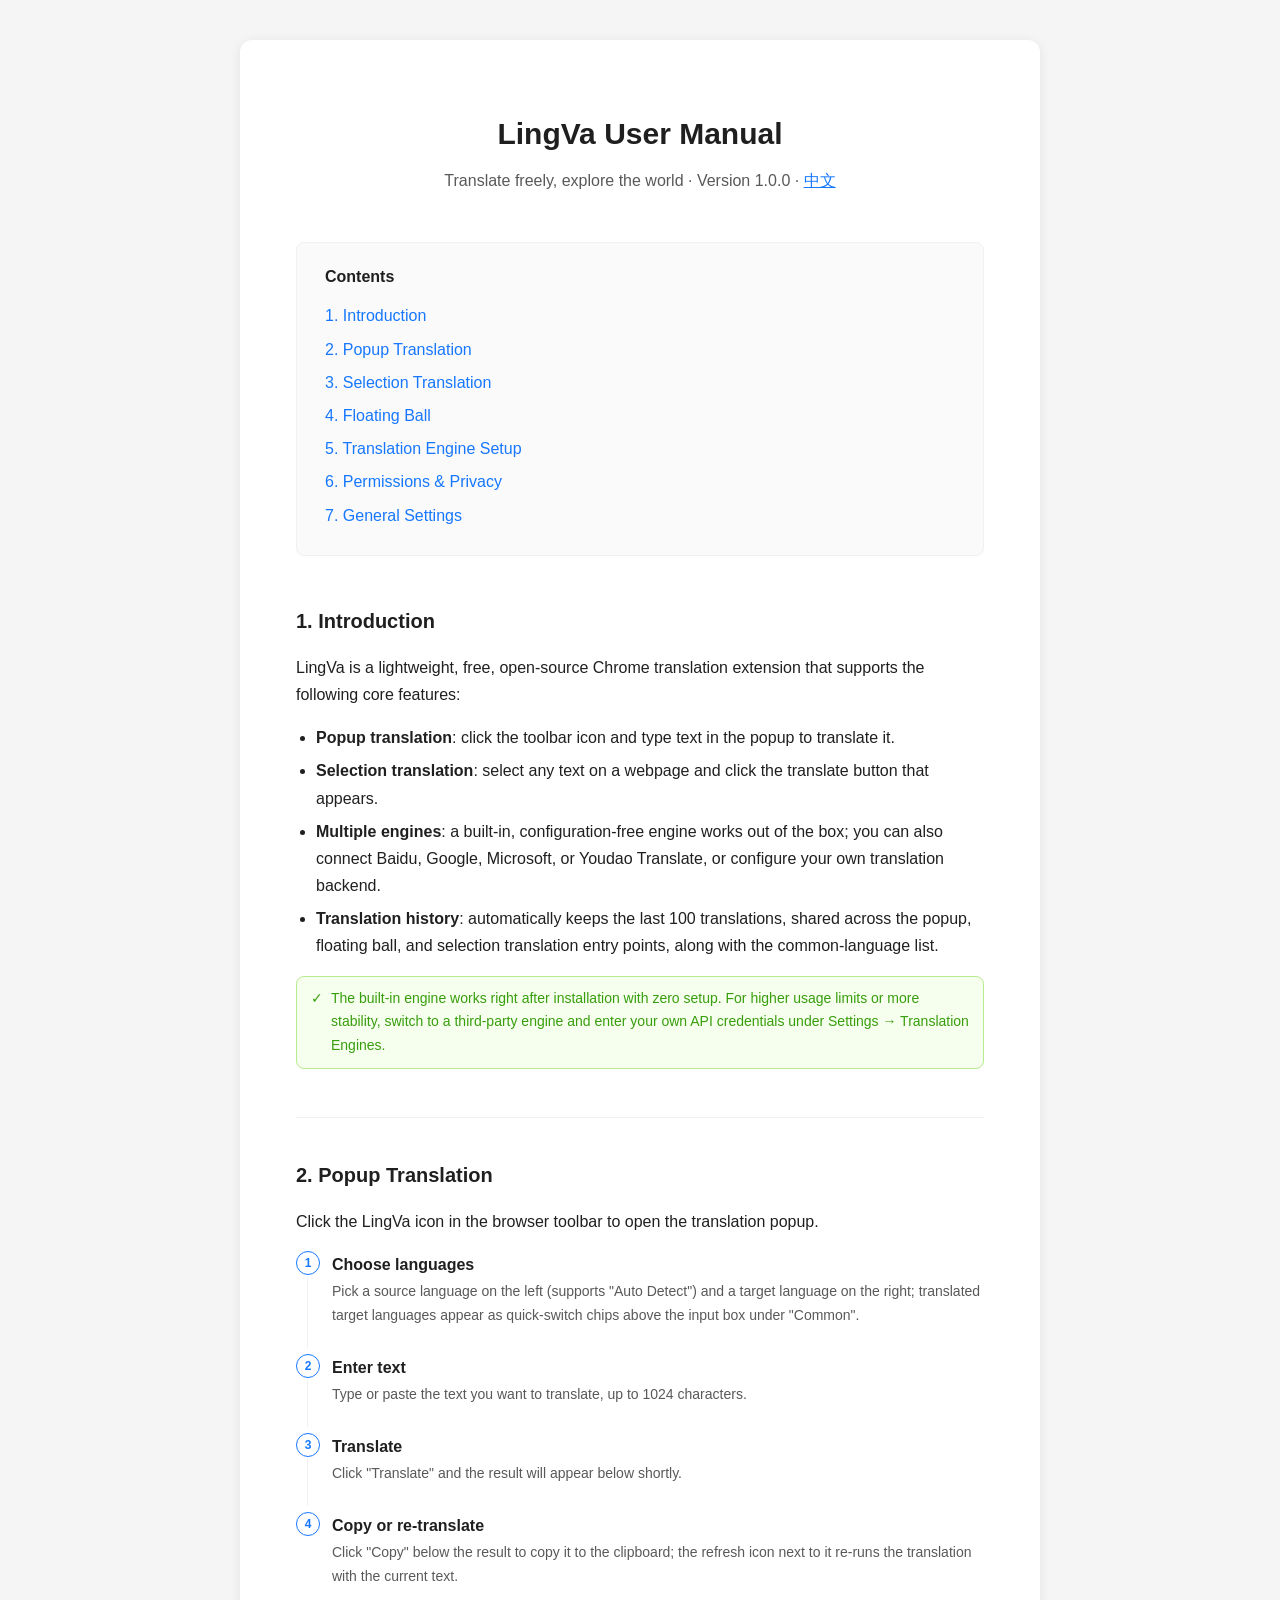
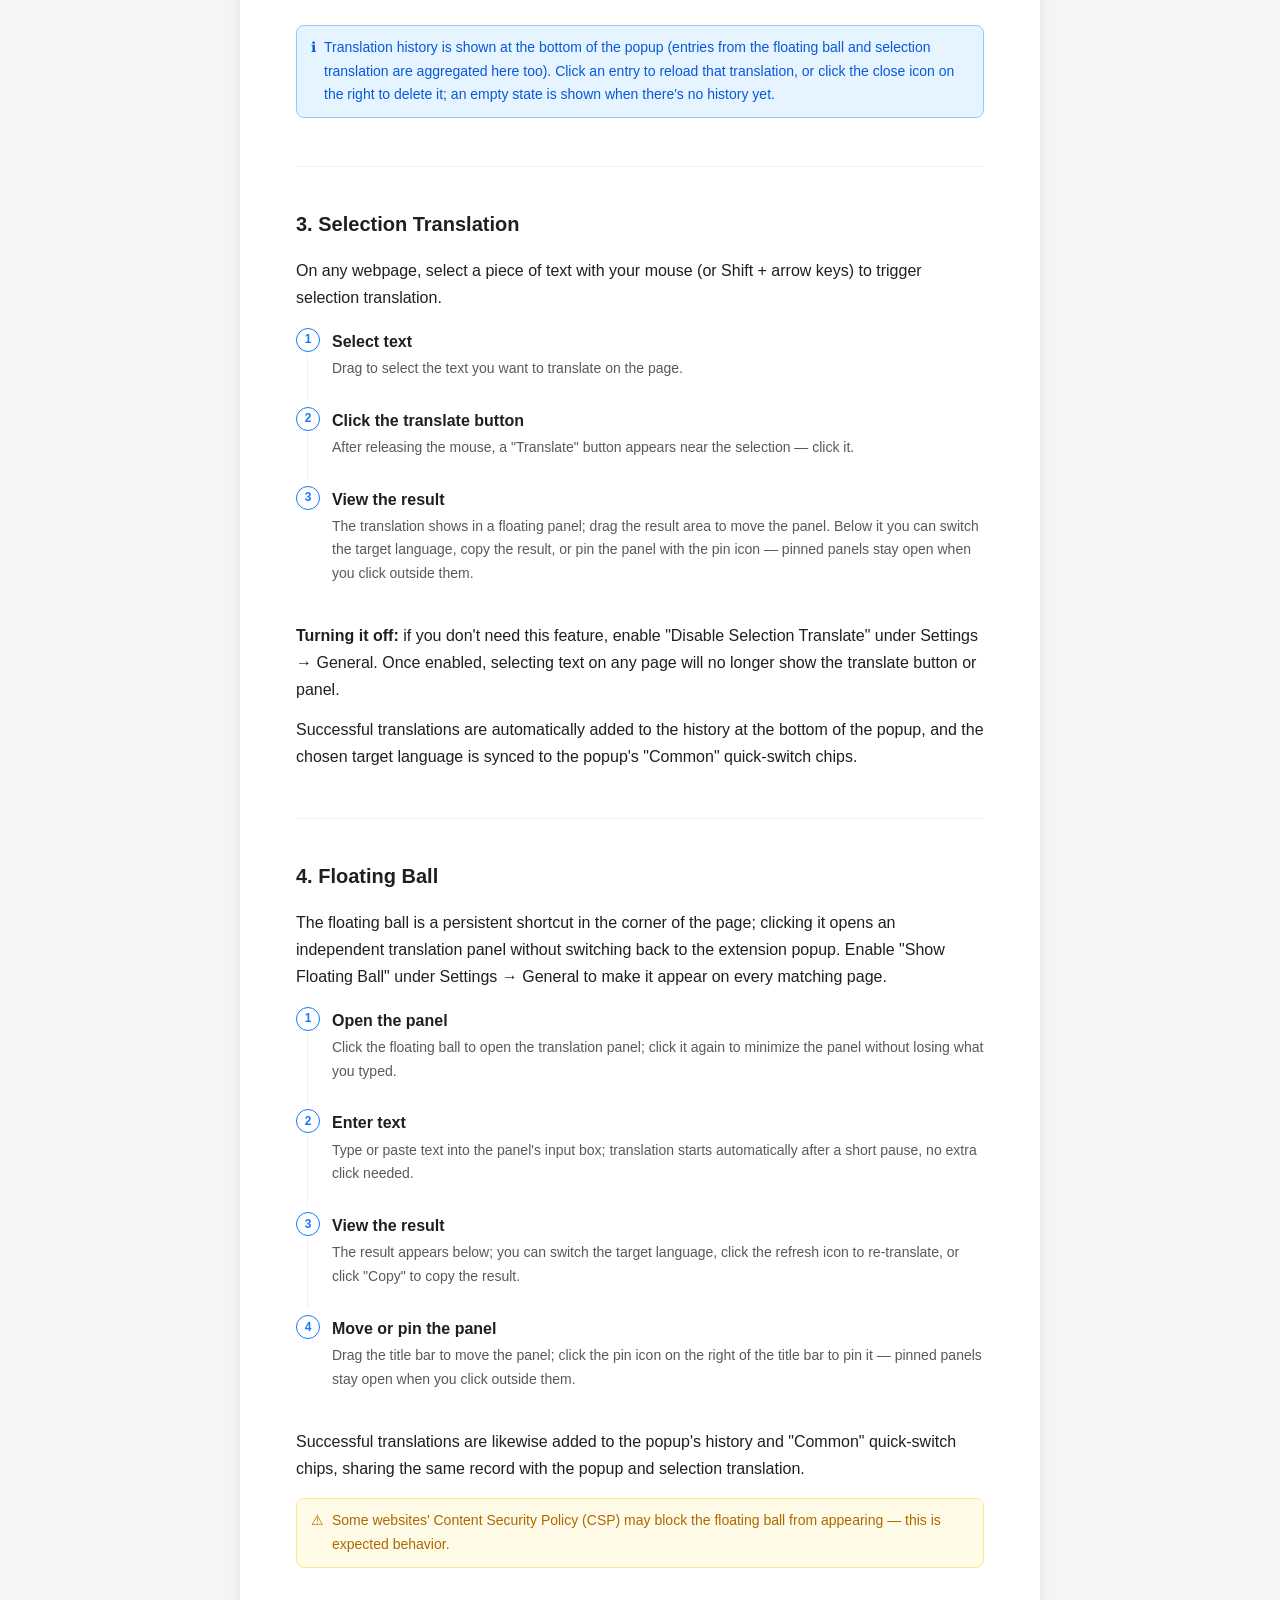
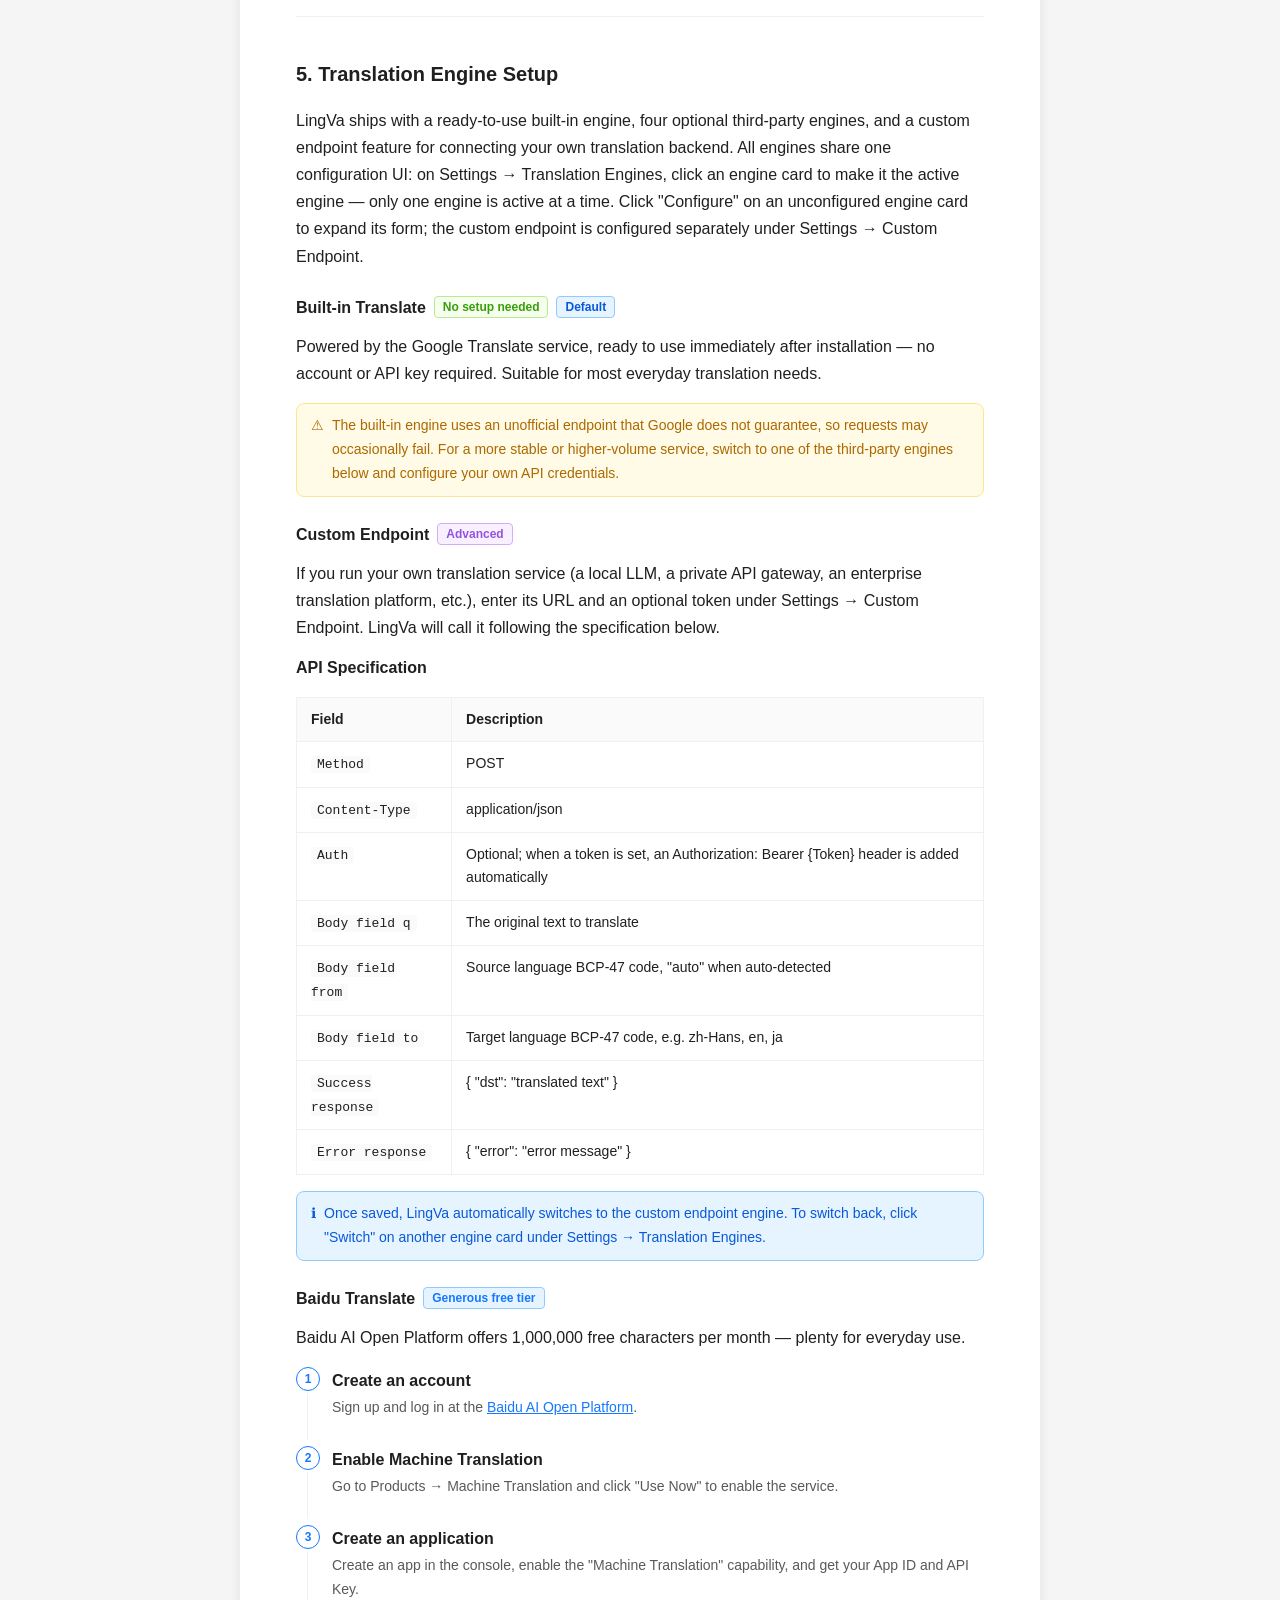
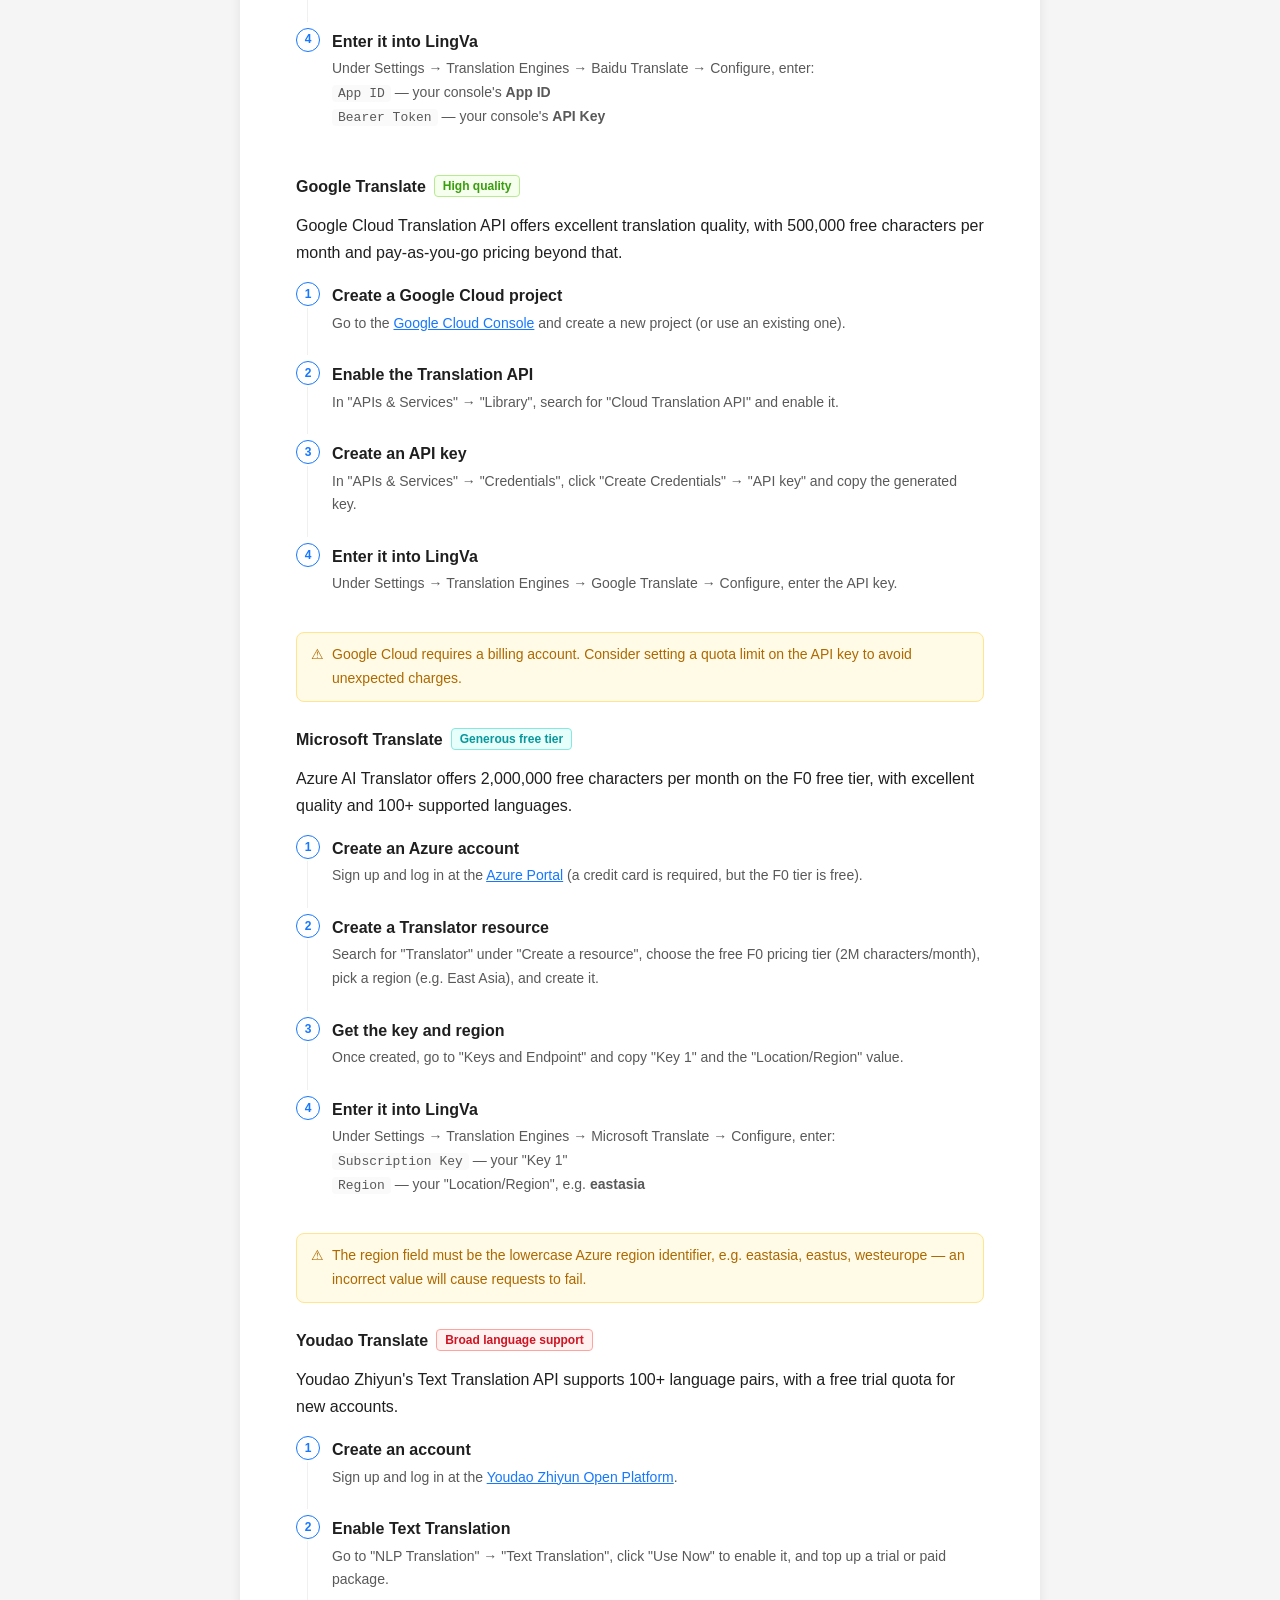
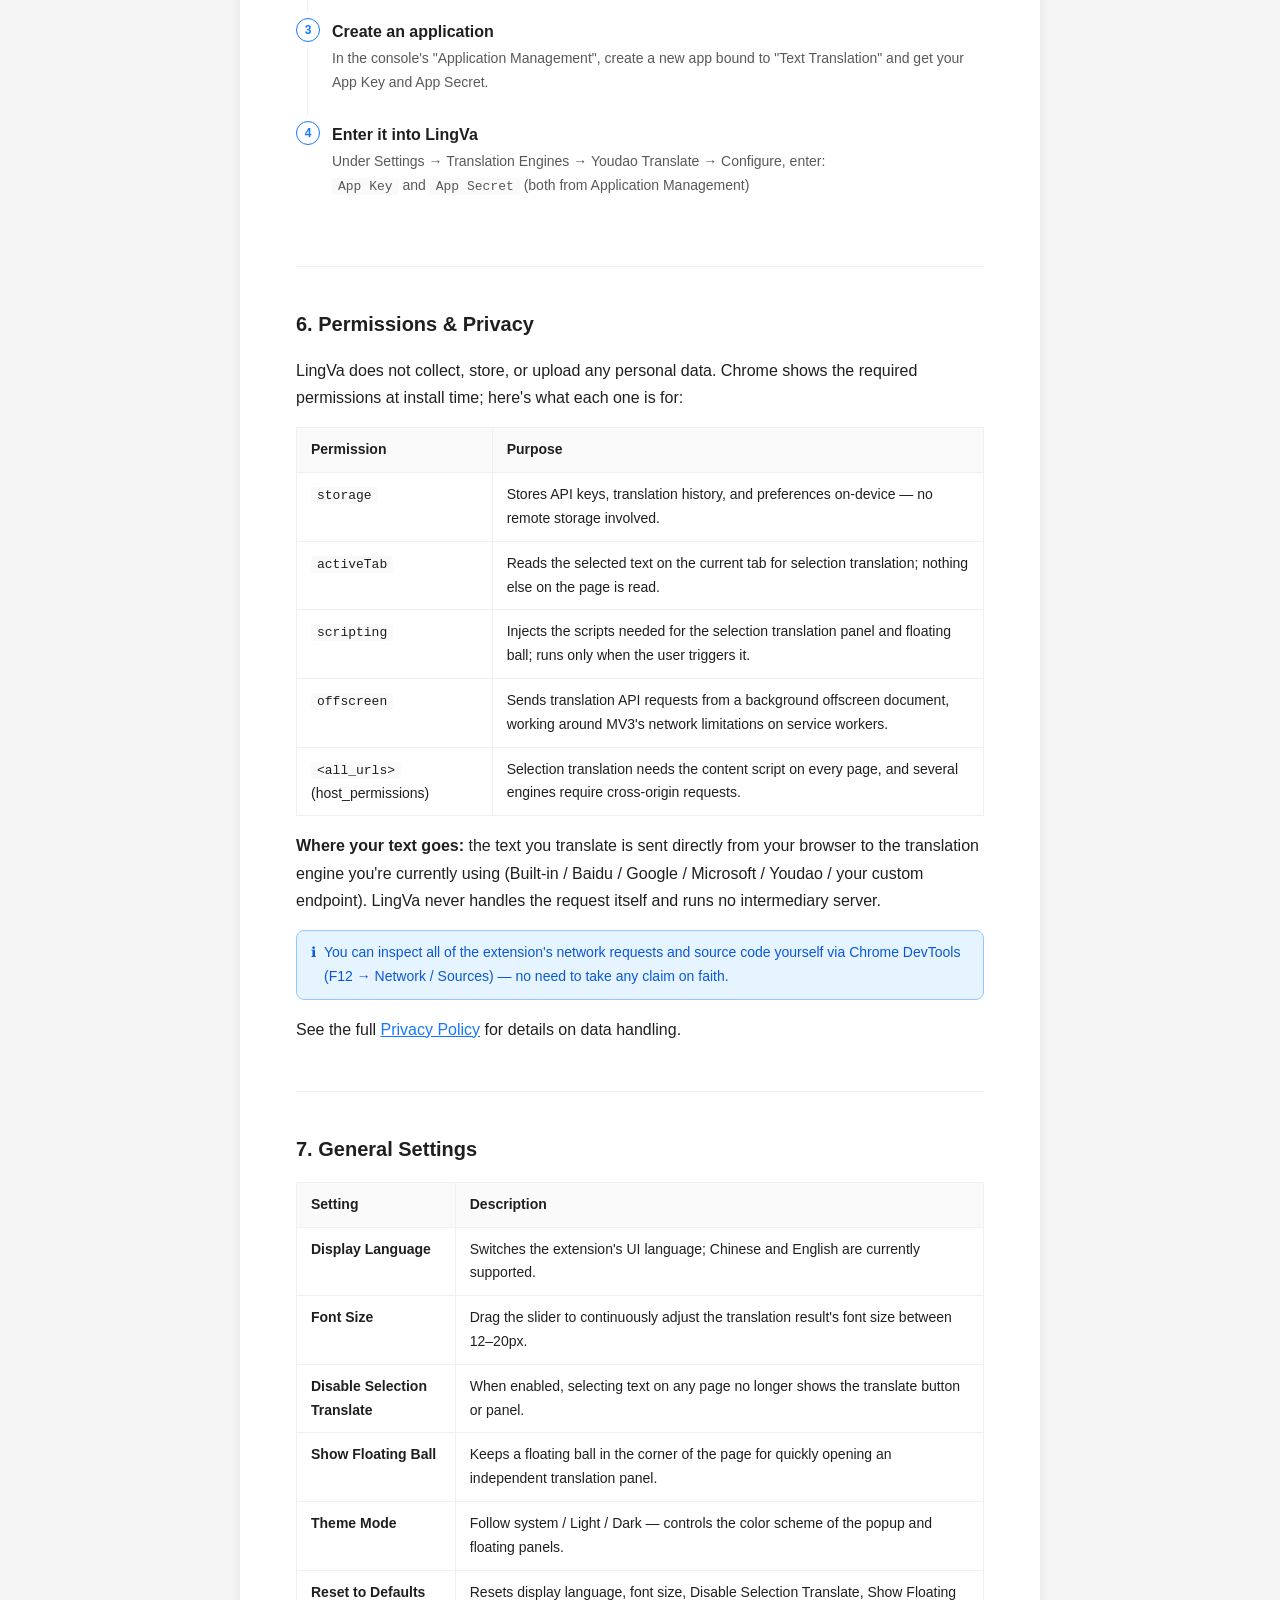
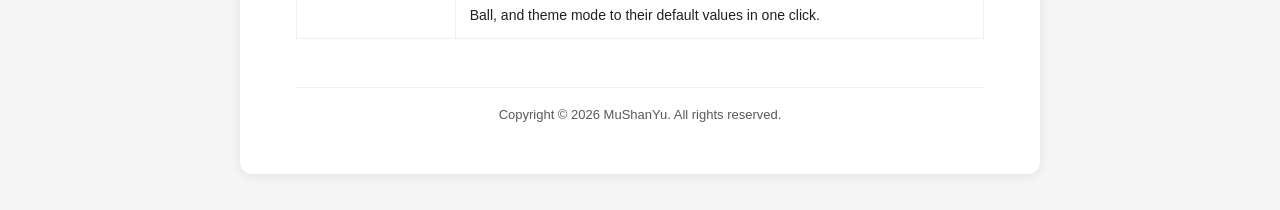
==== help-en.html @ 6cb1a620 "Add zh/en user manual and shared stylesheet, restructure as multi-page site Moves the extension's he" ====
<!doctype html>
<html lang="en">
<head>
<meta charset="utf-8" />
<meta name="viewport" content="width=device-width, initial-scale=1" />
<title>LingVa User Manual</title>
<link rel="stylesheet" href="assets/style.css" />
</head>
<body>
  <div class="card">
    <div class="page-header">
      <h1>LingVa User Manual</h1>
      <div class="subtitle">Translate freely, explore the world · Version 1.0.0 · <a href="help.html">中文</a></div>
    </div>

    <nav class="toc">
      <span class="toc-title">Contents</span>
      <a href="#intro">1. Introduction</a>
      <a href="#popup">2. Popup Translation</a>
      <a href="#selection">3. Selection Translation</a>
      <a href="#floatingball">4. Floating Ball</a>
      <a href="#engines">5. Translation Engine Setup</a>
      <a href="#permissions">6. Permissions & Privacy</a>
      <a href="#settings">7. General Settings</a>
    </nav>

    <section id="intro">
      <h2>1. Introduction</h2>
      <p>LingVa is a lightweight, free, open-source Chrome translation extension that supports the following core features:</p>
      <ul>
        <li><strong>Popup translation</strong>: click the toolbar icon and type text in the popup to translate it.</li>
        <li><strong>Selection translation</strong>: select any text on a webpage and click the translate button that appears.</li>
        <li><strong>Multiple engines</strong>: a built-in, configuration-free engine works out of the box; you can also connect Baidu, Google, Microsoft, or Youdao Translate, or configure your own translation backend.</li>
        <li><strong>Translation history</strong>: automatically keeps the last 100 translations, shared across the popup, floating ball, and selection translation entry points, along with the common-language list.</li>
      </ul>
      <div class="alert alert-success">
        <span class="alert-icon">✓</span>
        <span>The built-in engine works right after installation with zero setup. For higher usage limits or more stability, switch to a third-party engine and enter your own API credentials under Settings → Translation Engines.</span>
      </div>
    </section>

    <hr />

    <section id="popup">
      <h2>2. Popup Translation</h2>
      <p>Click the LingVa icon in the browser toolbar to open the translation popup.</p>
      <ol class="steps">
        <li class="step-item">
          <span class="step-index">1</span>
          <div>
            <div class="step-title">Choose languages</div>
            <div class="step-desc">Pick a source language on the left (supports "Auto Detect") and a target language on the right; translated target languages appear as quick-switch chips above the input box under "Common".</div>
          </div>
        </li>
        <li class="step-item">
          <span class="step-index">2</span>
          <div>
            <div class="step-title">Enter text</div>
            <div class="step-desc">Type or paste the text you want to translate, up to 1024 characters.</div>
          </div>
        </li>
        <li class="step-item">
          <span class="step-index">3</span>
          <div>
            <div class="step-title">Translate</div>
            <div class="step-desc">Click "Translate" and the result will appear below shortly.</div>
          </div>
        </li>
        <li class="step-item">
          <span class="step-index">4</span>
          <div>
            <div class="step-title">Copy or re-translate</div>
            <div class="step-desc">Click "Copy" below the result to copy it to the clipboard; the refresh icon next to it re-runs the translation with the current text.</div>
          </div>
        </li>
      </ol>
      <div class="alert alert-info">
        <span class="alert-icon">ℹ</span>
        <span>Translation history is shown at the bottom of the popup (entries from the floating ball and selection translation are aggregated here too). Click an entry to reload that translation, or click the close icon on the right to delete it; an empty state is shown when there's no history yet.</span>
      </div>
    </section>

    <hr />

    <section id="selection">
      <h2>3. Selection Translation</h2>
      <p>On any webpage, select a piece of text with your mouse (or Shift + arrow keys) to trigger selection translation.</p>
      <ol class="steps">
        <li class="step-item">
          <span class="step-index">1</span>
          <div>
            <div class="step-title">Select text</div>
            <div class="step-desc">Drag to select the text you want to translate on the page.</div>
          </div>
        </li>
        <li class="step-item">
          <span class="step-index">2</span>
          <div>
            <div class="step-title">Click the translate button</div>
            <div class="step-desc">After releasing the mouse, a "Translate" button appears near the selection — click it.</div>
          </div>
        </li>
        <li class="step-item">
          <span class="step-index">3</span>
          <div>
            <div class="step-title">View the result</div>
            <div class="step-desc">The translation shows in a floating panel; drag the result area to move the panel. Below it you can switch the target language, copy the result, or pin the panel with the pin icon — pinned panels stay open when you click outside them.</div>
          </div>
        </li>
      </ol>
      <p><strong>Turning it off:</strong> if you don't need this feature, enable "Disable Selection Translate" under Settings → General. Once enabled, selecting text on any page will no longer show the translate button or panel.</p>
      <p>Successful translations are automatically added to the history at the bottom of the popup, and the chosen target language is synced to the popup's "Common" quick-switch chips.</p>
    </section>

    <hr />

    <section id="floatingball">
      <h2>4. Floating Ball</h2>
      <p>The floating ball is a persistent shortcut in the corner of the page; clicking it opens an independent translation panel without switching back to the extension popup. Enable "Show Floating Ball" under Settings → General to make it appear on every matching page.</p>
      <ol class="steps">
        <li class="step-item">
          <span class="step-index">1</span>
          <div>
            <div class="step-title">Open the panel</div>
            <div class="step-desc">Click the floating ball to open the translation panel; click it again to minimize the panel without losing what you typed.</div>
          </div>
        </li>
        <li class="step-item">
          <span class="step-index">2</span>
          <div>
            <div class="step-title">Enter text</div>
            <div class="step-desc">Type or paste text into the panel's input box; translation starts automatically after a short pause, no extra click needed.</div>
          </div>
        </li>
        <li class="step-item">
          <span class="step-index">3</span>
          <div>
            <div class="step-title">View the result</div>
            <div class="step-desc">The result appears below; you can switch the target language, click the refresh icon to re-translate, or click "Copy" to copy the result.</div>
          </div>
        </li>
        <li class="step-item">
          <span class="step-index">4</span>
          <div>
            <div class="step-title">Move or pin the panel</div>
            <div class="step-desc">Drag the title bar to move the panel; click the pin icon on the right of the title bar to pin it — pinned panels stay open when you click outside them.</div>
          </div>
        </li>
      </ol>
      <p>Successful translations are likewise added to the popup's history and "Common" quick-switch chips, sharing the same record with the popup and selection translation.</p>
      <div class="alert alert-warning">
        <span class="alert-icon">⚠</span>
        <span>Some websites' Content Security Policy (CSP) may block the floating ball from appearing — this is expected behavior.</span>
      </div>
    </section>

    <hr />

    <section id="engines">
      <h2>5. Translation Engine Setup</h2>
      <p>LingVa ships with a ready-to-use built-in engine, four optional third-party engines, and a custom endpoint feature for connecting your own translation backend. All engines share one configuration UI: on Settings → Translation Engines, click an engine card to make it the active engine — only one engine is active at a time. Click "Configure" on an unconfigured engine card to expand its form; the custom endpoint is configured separately under Settings → Custom Endpoint.</p>

      <h3>Built-in Translate <span class="tag tag-success">No setup needed</span> <span class="tag tag-processing">Default</span></h3>
      <p>Powered by the Google Translate service, ready to use immediately after installation — no account or API key required. Suitable for most everyday translation needs.</p>
      <div class="alert alert-warning">
        <span class="alert-icon">⚠</span>
        <span>The built-in engine uses an unofficial endpoint that Google does not guarantee, so requests may occasionally fail. For a more stable or higher-volume service, switch to one of the third-party engines below and configure your own API credentials.</span>
      </div>

      <h3>Custom Endpoint <span class="tag tag-purple">Advanced</span></h3>
      <p>If you run your own translation service (a local LLM, a private API gateway, an enterprise translation platform, etc.), enter its URL and an optional token under Settings → Custom Endpoint. LingVa will call it following the specification below.</p>
      <p><strong>API Specification</strong></p>
      <table>
        <thead><tr><th>Field</th><th>Description</th></tr></thead>
        <tbody>
          <tr><td><code>Method</code></td><td>POST</td></tr>
          <tr><td><code>Content-Type</code></td><td>application/json</td></tr>
          <tr><td><code>Auth</code></td><td>Optional; when a token is set, an Authorization: Bearer {Token} header is added automatically</td></tr>
          <tr><td><code>Body field q</code></td><td>The original text to translate</td></tr>
          <tr><td><code>Body field from</code></td><td>Source language BCP-47 code, "auto" when auto-detected</td></tr>
          <tr><td><code>Body field to</code></td><td>Target language BCP-47 code, e.g. zh-Hans, en, ja</td></tr>
          <tr><td><code>Success response</code></td><td>{ "dst": "translated text" }</td></tr>
          <tr><td><code>Error response</code></td><td>{ "error": "error message" }</td></tr>
        </tbody>
      </table>
      <div class="alert alert-info">
        <span class="alert-icon">ℹ</span>
        <span>Once saved, LingVa automatically switches to the custom endpoint engine. To switch back, click "Switch" on another engine card under Settings → Translation Engines.</span>
      </div>

      <h3>Baidu Translate <span class="tag tag-blue">Generous free tier</span></h3>
      <p>Baidu AI Open Platform offers 1,000,000 free characters per month — plenty for everyday use.</p>
      <ol class="steps">
        <li class="step-item">
          <span class="step-index">1</span>
          <div>
            <div class="step-title">Create an account</div>
            <div class="step-desc">Sign up and log in at the <a href="https://ai.baidu.com/" target="_blank" rel="noopener noreferrer">Baidu AI Open Platform</a>.</div>
          </div>
        </li>
        <li class="step-item">
          <span class="step-index">2</span>
          <div>
            <div class="step-title">Enable Machine Translation</div>
            <div class="step-desc">Go to Products → Machine Translation and click "Use Now" to enable the service.</div>
          </div>
        </li>
        <li class="step-item">
          <span class="step-index">3</span>
          <div>
            <div class="step-title">Create an application</div>
            <div class="step-desc">Create an app in the console, enable the "Machine Translation" capability, and get your App ID and API Key.</div>
          </div>
        </li>
        <li class="step-item">
          <span class="step-index">4</span>
          <div>
            <div class="step-title">Enter it into LingVa</div>
            <div class="step-desc">Under Settings → Translation Engines → Baidu Translate → Configure, enter:<br /><code>App ID</code> — your console's <strong>App ID</strong><br /><code>Bearer Token</code> — your console's <strong>API Key</strong></div>
          </div>
        </li>
      </ol>

      <h3>Google Translate <span class="tag tag-green">High quality</span></h3>
      <p>Google Cloud Translation API offers excellent translation quality, with 500,000 free characters per month and pay-as-you-go pricing beyond that.</p>
      <ol class="steps">
        <li class="step-item">
          <span class="step-index">1</span>
          <div>
            <div class="step-title">Create a Google Cloud project</div>
            <div class="step-desc">Go to the <a href="https://console.cloud.google.com/" target="_blank" rel="noopener noreferrer">Google Cloud Console</a> and create a new project (or use an existing one).</div>
          </div>
        </li>
        <li class="step-item">
          <span class="step-index">2</span>
          <div>
            <div class="step-title">Enable the Translation API</div>
            <div class="step-desc">In "APIs & Services" → "Library", search for "Cloud Translation API" and enable it.</div>
          </div>
        </li>
        <li class="step-item">
          <span class="step-index">3</span>
          <div>
            <div class="step-title">Create an API key</div>
            <div class="step-desc">In "APIs & Services" → "Credentials", click "Create Credentials" → "API key" and copy the generated key.</div>
          </div>
        </li>
        <li class="step-item">
          <span class="step-index">4</span>
          <div>
            <div class="step-title">Enter it into LingVa</div>
            <div class="step-desc">Under Settings → Translation Engines → Google Translate → Configure, enter the API key.</div>
          </div>
        </li>
      </ol>
      <div class="alert alert-warning">
        <span class="alert-icon">⚠</span>
        <span>Google Cloud requires a billing account. Consider setting a quota limit on the API key to avoid unexpected charges.</span>
      </div>

      <h3>Microsoft Translate <span class="tag tag-cyan">Generous free tier</span></h3>
      <p>Azure AI Translator offers 2,000,000 free characters per month on the F0 free tier, with excellent quality and 100+ supported languages.</p>
      <ol class="steps">
        <li class="step-item">
          <span class="step-index">1</span>
          <div>
            <div class="step-title">Create an Azure account</div>
            <div class="step-desc">Sign up and log in at the <a href="https://portal.azure.com/" target="_blank" rel="noopener noreferrer">Azure Portal</a> (a credit card is required, but the F0 tier is free).</div>
          </div>
        </li>
        <li class="step-item">
          <span class="step-index">2</span>
          <div>
            <div class="step-title">Create a Translator resource</div>
            <div class="step-desc">Search for "Translator" under "Create a resource", choose the free F0 pricing tier (2M characters/month), pick a region (e.g. East Asia), and create it.</div>
          </div>
        </li>
        <li class="step-item">
          <span class="step-index">3</span>
          <div>
            <div class="step-title">Get the key and region</div>
            <div class="step-desc">Once created, go to "Keys and Endpoint" and copy "Key 1" and the "Location/Region" value.</div>
          </div>
        </li>
        <li class="step-item">
          <span class="step-index">4</span>
          <div>
            <div class="step-title">Enter it into LingVa</div>
            <div class="step-desc">Under Settings → Translation Engines → Microsoft Translate → Configure, enter:<br /><code>Subscription Key</code> — your "Key 1"<br /><code>Region</code> — your "Location/Region", e.g. <strong>eastasia</strong></div>
          </div>
        </li>
      </ol>
      <div class="alert alert-warning">
        <span class="alert-icon">⚠</span>
        <span>The region field must be the lowercase Azure region identifier, e.g. eastasia, eastus, westeurope — an incorrect value will cause requests to fail.</span>
      </div>

      <h3>Youdao Translate <span class="tag tag-red">Broad language support</span></h3>
      <p>Youdao Zhiyun's Text Translation API supports 100+ language pairs, with a free trial quota for new accounts.</p>
      <ol class="steps">
        <li class="step-item">
          <span class="step-index">1</span>
          <div>
            <div class="step-title">Create an account</div>
            <div class="step-desc">Sign up and log in at the <a href="https://ai.youdao.com/" target="_blank" rel="noopener noreferrer">Youdao Zhiyun Open Platform</a>.</div>
          </div>
        </li>
        <li class="step-item">
          <span class="step-index">2</span>
          <div>
            <div class="step-title">Enable Text Translation</div>
            <div class="step-desc">Go to "NLP Translation" → "Text Translation", click "Use Now" to enable it, and top up a trial or paid package.</div>
          </div>
        </li>
        <li class="step-item">
          <span class="step-index">3</span>
          <div>
            <div class="step-title">Create an application</div>
            <div class="step-desc">In the console's "Application Management", create a new app bound to "Text Translation" and get your App Key and App Secret.</div>
          </div>
        </li>
        <li class="step-item">
          <span class="step-index">4</span>
          <div>
            <div class="step-title">Enter it into LingVa</div>
            <div class="step-desc">Under Settings → Translation Engines → Youdao Translate → Configure, enter:<br /><code>App Key</code> and <code>App Secret</code> (both from Application Management)</div>
          </div>
        </li>
      </ol>
    </section>

    <hr />

    <section id="permissions">
      <h2>6. Permissions & Privacy</h2>
      <p>LingVa does not collect, store, or upload any personal data. Chrome shows the required permissions at install time; here's what each one is for:</p>
      <table>
        <thead><tr><th>Permission</th><th>Purpose</th></tr></thead>
        <tbody>
          <tr><td><code>storage</code></td><td>Stores API keys, translation history, and preferences on-device — no remote storage involved.</td></tr>
          <tr><td><code>activeTab</code></td><td>Reads the selected text on the current tab for selection translation; nothing else on the page is read.</td></tr>
          <tr><td><code>scripting</code></td><td>Injects the scripts needed for the selection translation panel and floating ball; runs only when the user triggers it.</td></tr>
          <tr><td><code>offscreen</code></td><td>Sends translation API requests from a background offscreen document, working around MV3's network limitations on service workers.</td></tr>
          <tr><td><code>&lt;all_urls&gt;</code> (host_permissions)</td><td>Selection translation needs the content script on every page, and several engines require cross-origin requests.</td></tr>
        </tbody>
      </table>
      <p><strong>Where your text goes:</strong> the text you translate is sent directly from your browser to the translation engine you're currently using (Built-in / Baidu / Google / Microsoft / Youdao / your custom endpoint). LingVa never handles the request itself and runs no intermediary server.</p>
      <div class="alert alert-info">
        <span class="alert-icon">ℹ</span>
        <span>You can inspect all of the extension's network requests and source code yourself via Chrome DevTools (F12 → Network / Sources) — no need to take any claim on faith.</span>
      </div>
      <p>See the full <a href="privacy-policy.html">Privacy Policy</a> for details on data handling.</p>
    </section>

    <hr />

    <section id="settings">
      <h2>7. General Settings</h2>
      <table>
        <thead><tr><th>Setting</th><th>Description</th></tr></thead>
        <tbody>
          <tr><td><strong>Display Language</strong></td><td>Switches the extension's UI language; Chinese and English are currently supported.</td></tr>
          <tr><td><strong>Font Size</strong></td><td>Drag the slider to continuously adjust the translation result's font size between 12–20px.</td></tr>
          <tr><td><strong>Disable Selection Translate</strong></td><td>When enabled, selecting text on any page no longer shows the translate button or panel.</td></tr>
          <tr><td><strong>Show Floating Ball</strong></td><td>Keeps a floating ball in the corner of the page for quickly opening an independent translation panel.</td></tr>
          <tr><td><strong>Theme Mode</strong></td><td>Follow system / Light / Dark — controls the color scheme of the popup and floating panels.</td></tr>
          <tr><td><strong>Reset to Defaults</strong></td><td>Resets display language, font size, Disable Selection Translate, Show Floating Ball, and theme mode to their default values in one click.</td></tr>
        </tbody>
      </table>
    </section>

    <footer>Copyright © 2026 MuShanYu. All rights reserved.</footer>
  </div>
</body>
</html>
---- assets/style.css ----
:root {
  color-scheme: light dark;
  --bg: #f5f5f5;
  --card-bg: #ffffff;
  --text: rgba(0, 0, 0, 0.88);
  --text-secondary: #595959;
  --text-tertiary: #8c8c8c;
  --border: #f0f0f0;
  --table-head: #fafafa;
  --link: #1677ff;
  --success-bg: #f6ffed;
  --success-border: #b7eb8f;
  --success-text: #389e0d;
  --info-bg: #e6f4ff;
  --info-border: #91caff;
  --info-text: #0958d9;
  --warning-bg: #fffbe6;
  --warning-border: #ffe58f;
  --warning-text: #ad6800;
}
@media (prefers-color-scheme: dark) {
  :root {
    --bg: #141414;
    --card-bg: #1f1f1f;
    --text: rgba(255, 255, 255, 0.88);
    --text-secondary: #a6a6a6;
    --text-tertiary: #8c8c8c;
    --border: #303030;
    --table-head: #262626;
    --link: #4096ff;
    --success-bg: #162312;
    --success-border: #274916;
    --success-text: #95de64;
    --info-bg: #111a2c;
    --info-border: #15325b;
    --info-text: #69b1ff;
    --warning-bg: #2b2111;
    --warning-border: #594214;
    --warning-text: #ffd666;
  }
}
* {
  box-sizing: border-box;
}
body {
  margin: 0;
  background: var(--bg);
  color: var(--text);
  font-family: -apple-system, BlinkMacSystemFont, "Segoe UI", Roboto,
    "PingFang SC", "Microsoft YaHei", sans-serif;
  line-height: 1.7;
  padding: 40px 16px;
}
.card {
  max-width: 800px;
  margin: 0 auto;
  background: var(--card-bg);
  border-radius: 12px;
  padding: 48px 56px;
  box-shadow: 0 2px 12px rgba(0, 0, 0, 0.08);
}
h1 {
  font-size: 30px;
  margin-bottom: 8px;
}
h2 {
  font-size: 20px;
  margin: 0 0 16px;
  display: flex;
  align-items: center;
  gap: 8px;
}
h3 {
  font-size: 16px;
  margin: 24px 0 12px;
  display: flex;
  align-items: center;
  gap: 8px;
  flex-wrap: wrap;
}
.meta {
  color: var(--text-secondary);
  font-size: 14px;
  margin-bottom: 32px;
}
.meta p {
  margin: 4px 0;
}
p {
  margin: 12px 0;
}
ul {
  padding-left: 20px;
}
li {
  margin: 6px 0;
}
table {
  width: 100%;
  border-collapse: collapse;
  margin: 16px 0;
  font-size: 14px;
}
th,
td {
  border: 1px solid var(--border);
  padding: 10px 14px;
  text-align: left;
  vertical-align: top;
}
th {
  background: var(--table-head);
}
code {
  background: var(--table-head);
  padding: 1px 6px;
  border-radius: 4px;
  font-size: 13px;
}
a {
  color: var(--link);
}
hr {
  border: none;
  border-top: 1px solid var(--border);
  margin: 40px 0;
}
footer {
  margin-top: 48px;
  padding-top: 16px;
  border-top: 1px solid var(--border);
  color: var(--text-secondary);
  font-size: 13px;
  text-align: center;
}

/* 页头 */
.page-header {
  text-align: center;
  margin-bottom: 48px;
}
.page-header .subtitle {
  color: var(--text-secondary);
  font-size: 16px;
}

/* 目录 */
.toc {
  background: var(--table-head);
  border: 1px solid var(--border);
  border-radius: 8px;
  padding: 20px 28px;
  margin-bottom: 48px;
}
.toc .toc-title {
  display: block;
  margin-bottom: 12px;
  font-weight: 600;
}
.toc a {
  display: block;
  margin-bottom: 6px;
  text-decoration: none;
}
.toc a:hover {
  text-decoration: underline;
}

/* 章节 */
section {
  margin-bottom: 48px;
}

/* 标签 */
.tag {
  display: inline-block;
  font-size: 12px;
  line-height: 20px;
  padding: 0 8px;
  border-radius: 4px;
  border: 1px solid transparent;
}
.tag-success {
  color: var(--success-text);
  background: var(--success-bg);
  border-color: var(--success-border);
}
.tag-processing {
  color: var(--info-text);
  background: var(--info-bg);
  border-color: var(--info-border);
}
.tag-purple {
  color: #9254de;
  background: #f9f0ff;
  border-color: #d3adf7;
}
.tag-blue {
  color: #1677ff;
  background: #e6f4ff;
  border-color: #91caff;
}
.tag-green {
  color: #389e0d;
  background: #f6ffed;
  border-color: #b7eb8f;
}
.tag-cyan {
  color: #08979c;
  background: #e6fffb;
  border-color: #87e8de;
}
.tag-red {
  color: #cf1322;
  background: #fff1f0;
  border-color: #ffa39e;
}
@media (prefers-color-scheme: dark) {
  .tag-purple {
    color: #d3adf7;
    background: #2a1438;
    border-color: #51258f;
  }
  .tag-blue {
    color: #91caff;
    background: #111a2c;
    border-color: #15325b;
  }
  .tag-green {
    color: #95de64;
    background: #162312;
    border-color: #274916;
  }
  .tag-cyan {
    color: #87e8de;
    background: #112123;
    border-color: #144848;
  }
  .tag-red {
    color: #ffa39e;
    background: #2a1215;
    border-color: #58181c;
  }
}

/* 提示条 */
.alert {
  display: flex;
  gap: 8px;
  align-items: flex-start;
  border: 1px solid;
  border-radius: 8px;
  padding: 10px 14px;
  font-size: 14px;
  margin: 16px 0;
}
.alert .alert-icon {
  flex-shrink: 0;
}
.alert-info {
  background: var(--info-bg);
  border-color: var(--info-border);
  color: var(--info-text);
}
.alert-success {
  background: var(--success-bg);
  border-color: var(--success-border);
  color: var(--success-text);
}
.alert-warning {
  background: var(--warning-bg);
  border-color: var(--warning-border);
  color: var(--warning-text);
}

/* 步骤 */
.steps {
  margin: 16px 0;
  padding: 0;
  list-style: none;
}
.step-item {
  display: flex;
  gap: 12px;
  padding-bottom: 20px;
  position: relative;
}
.step-item:not(:last-child)::before {
  content: "";
  position: absolute;
  left: 11px;
  top: 26px;
  bottom: 0;
  width: 1px;
  background: var(--border);
}
.step-index {
  flex-shrink: 0;
  width: 24px;
  height: 24px;
  border-radius: 50%;
  border: 1px solid var(--link);
  color: var(--link);
  display: flex;
  align-items: center;
  justify-content: center;
  font-size: 12px;
  font-weight: 600;
}
.step-title {
  font-weight: 600;
  margin-bottom: 2px;
}
.step-desc {
  color: var(--text-secondary);
  font-size: 14px;
}

/* 首页导航 */
.nav-list {
  list-style: none;
  padding: 0;
  margin: 24px 0 0;
}
.nav-list li {
  margin: 0 0 12px;
}
.nav-card {
  display: block;
  border: 1px solid var(--border);
  border-radius: 8px;
  padding: 16px 20px;
  text-decoration: none;
  color: var(--text);
}
.nav-card:hover {
  border-color: var(--link);
}
.nav-card .nav-card-title {
  font-weight: 600;
  margin-bottom: 4px;
}
.nav-card .nav-card-desc {
  color: var(--text-secondary);
  font-size: 13px;
}
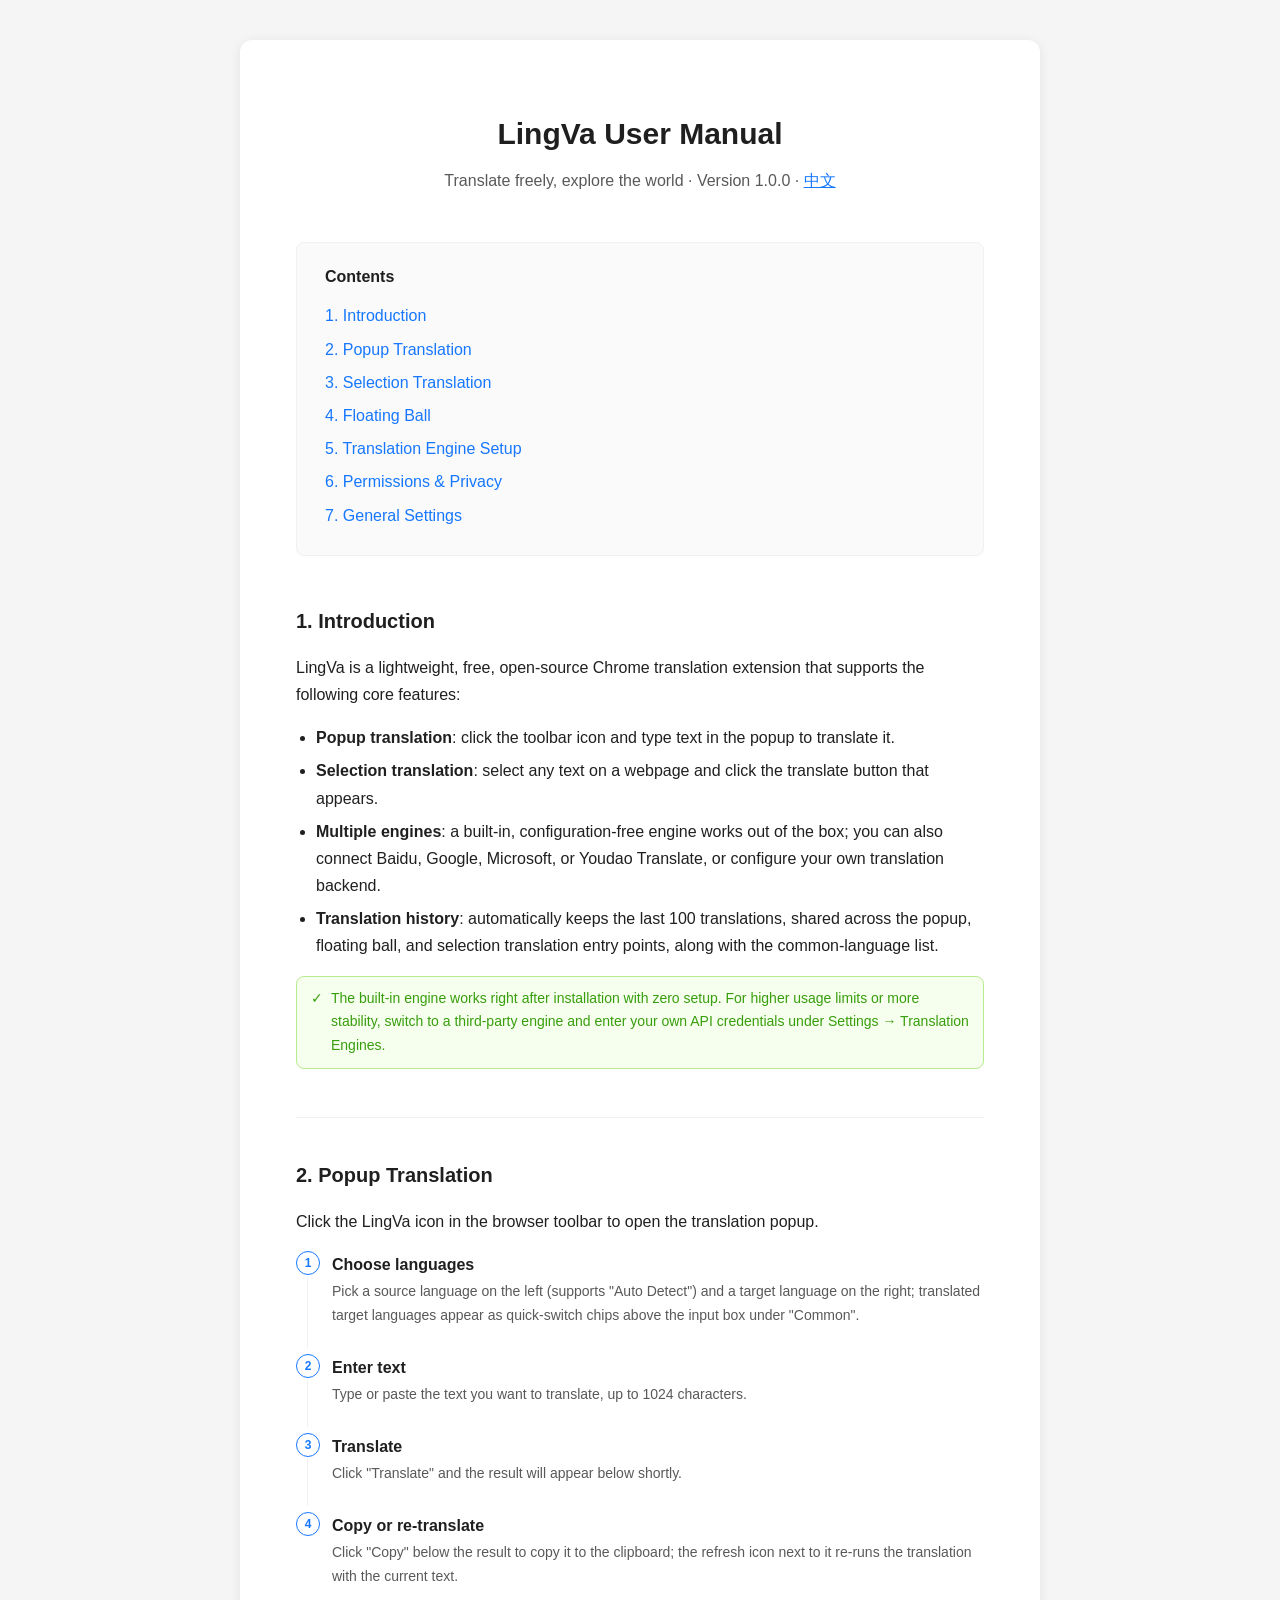
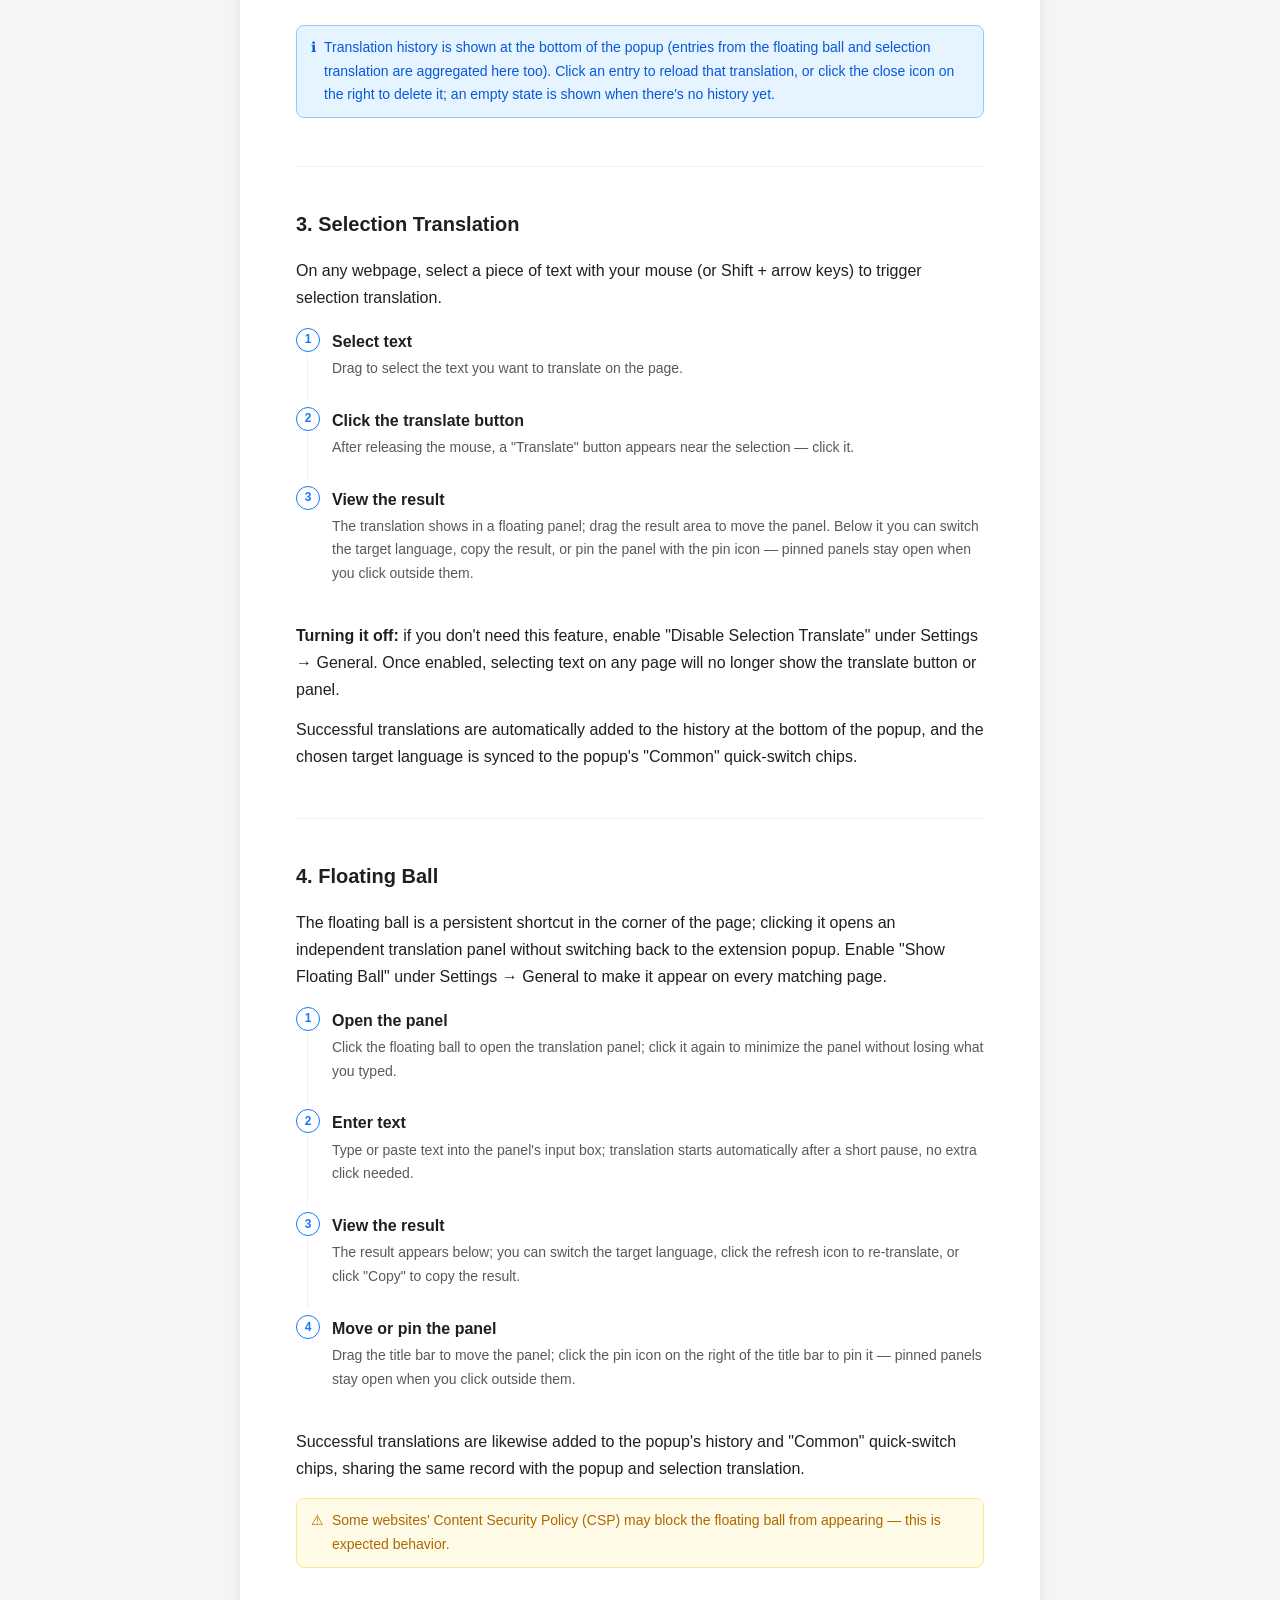
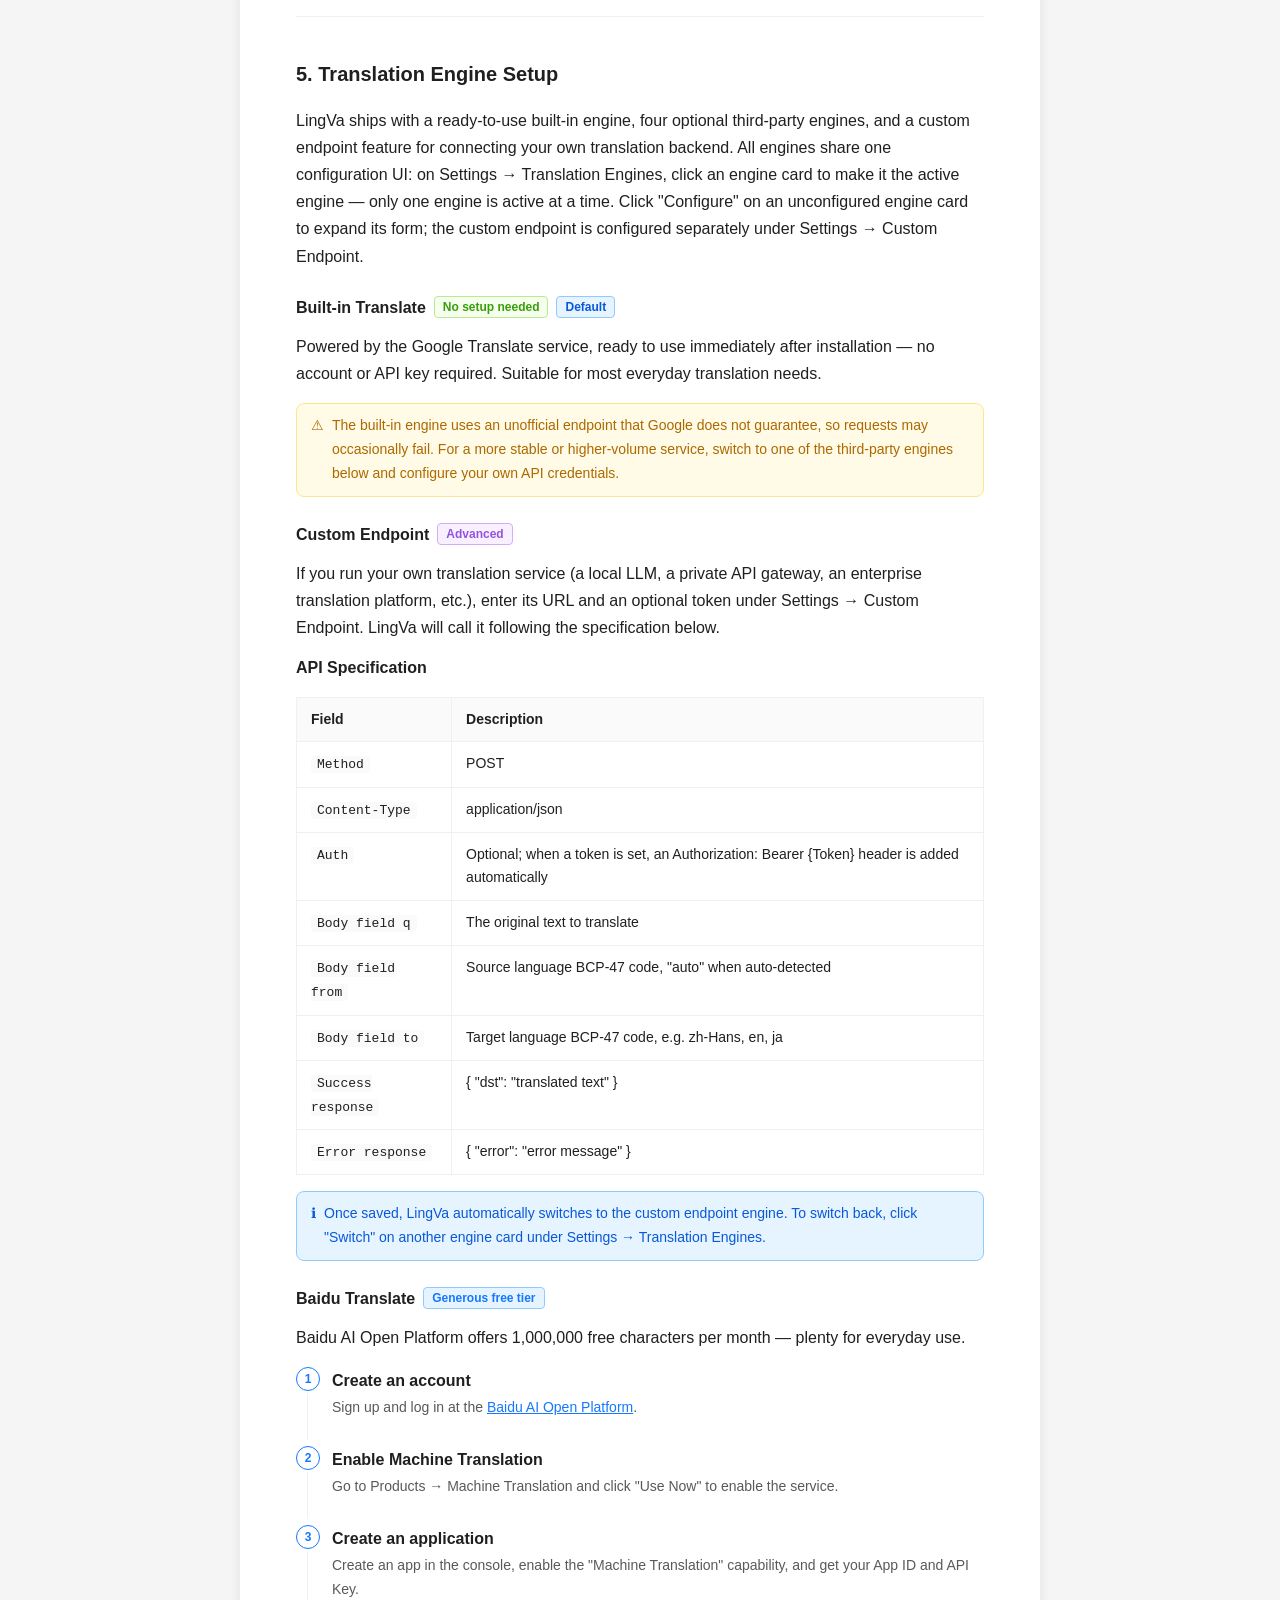
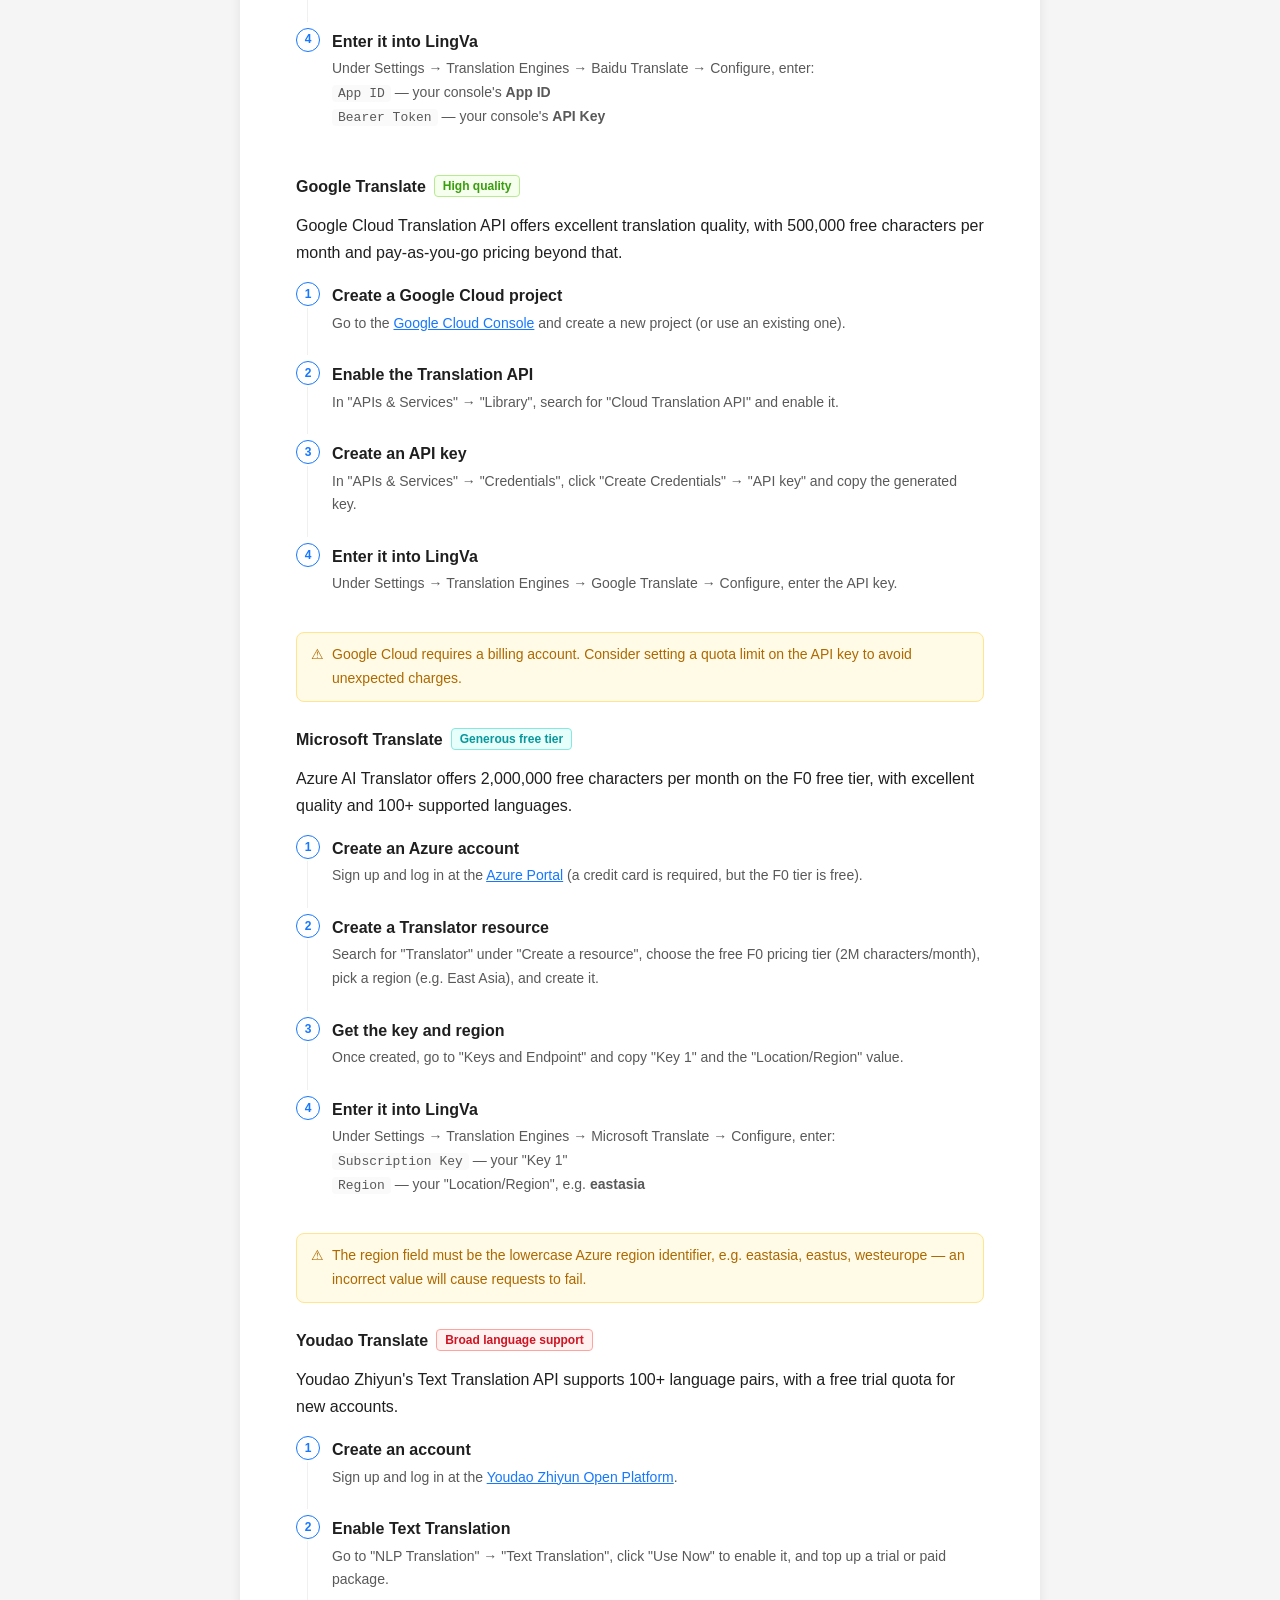
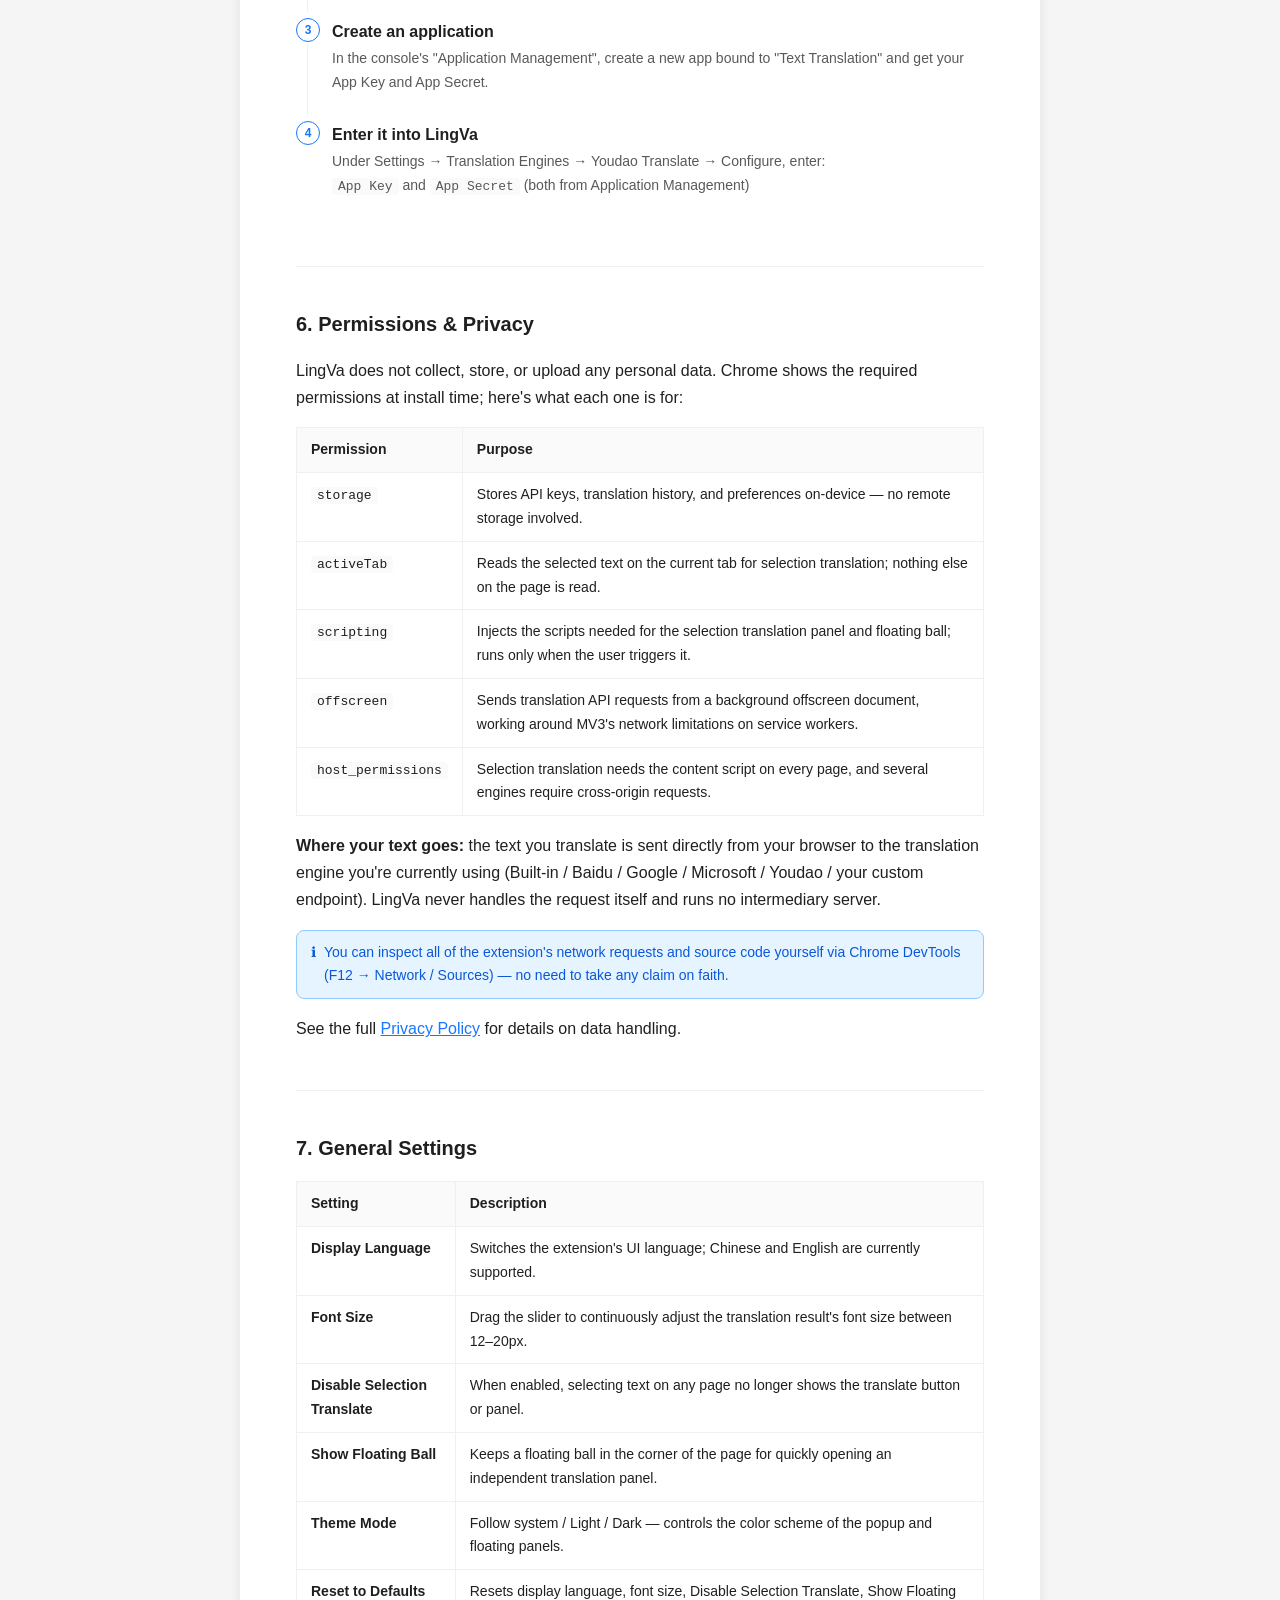
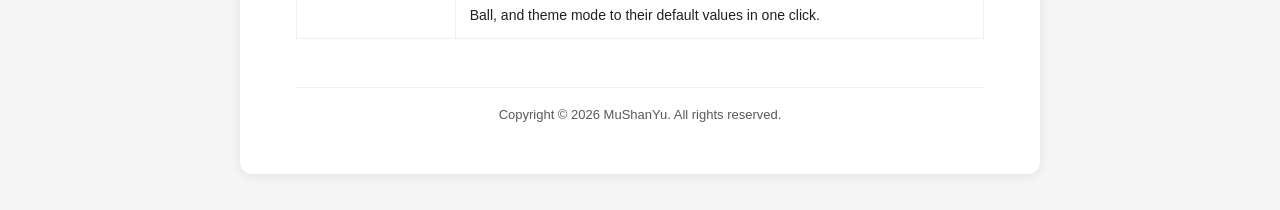
==== commit 9ee3940a: "docs: 权限说明统一使用 host_permissions 字样，不再展示 all_urls Co-Authored-By: Claude Sonnet 5 <noreply@anthropic." ====
--- a/help-en.html
+++ b/help-en.html
@@ -341,7 +341,7 @@
           <tr><td><code>activeTab</code></td><td>Reads the selected text on the current tab for selection translation; nothing else on the page is read.</td></tr>
           <tr><td><code>scripting</code></td><td>Injects the scripts needed for the selection translation panel and floating ball; runs only when the user triggers it.</td></tr>
           <tr><td><code>offscreen</code></td><td>Sends translation API requests from a background offscreen document, working around MV3's network limitations on service workers.</td></tr>
-          <tr><td><code>&lt;all_urls&gt;</code> (host_permissions)</td><td>Selection translation needs the content script on every page, and several engines require cross-origin requests.</td></tr>
+          <tr><td><code>host_permissions</code></td><td>Selection translation needs the content script on every page, and several engines require cross-origin requests.</td></tr>
         </tbody>
       </table>
       <p><strong>Where your text goes:</strong> the text you translate is sent directly from your browser to the translation engine you're currently using (Built-in / Baidu / Google / Microsoft / Youdao / your custom endpoint). LingVa never handles the request itself and runs no intermediary server.</p>
